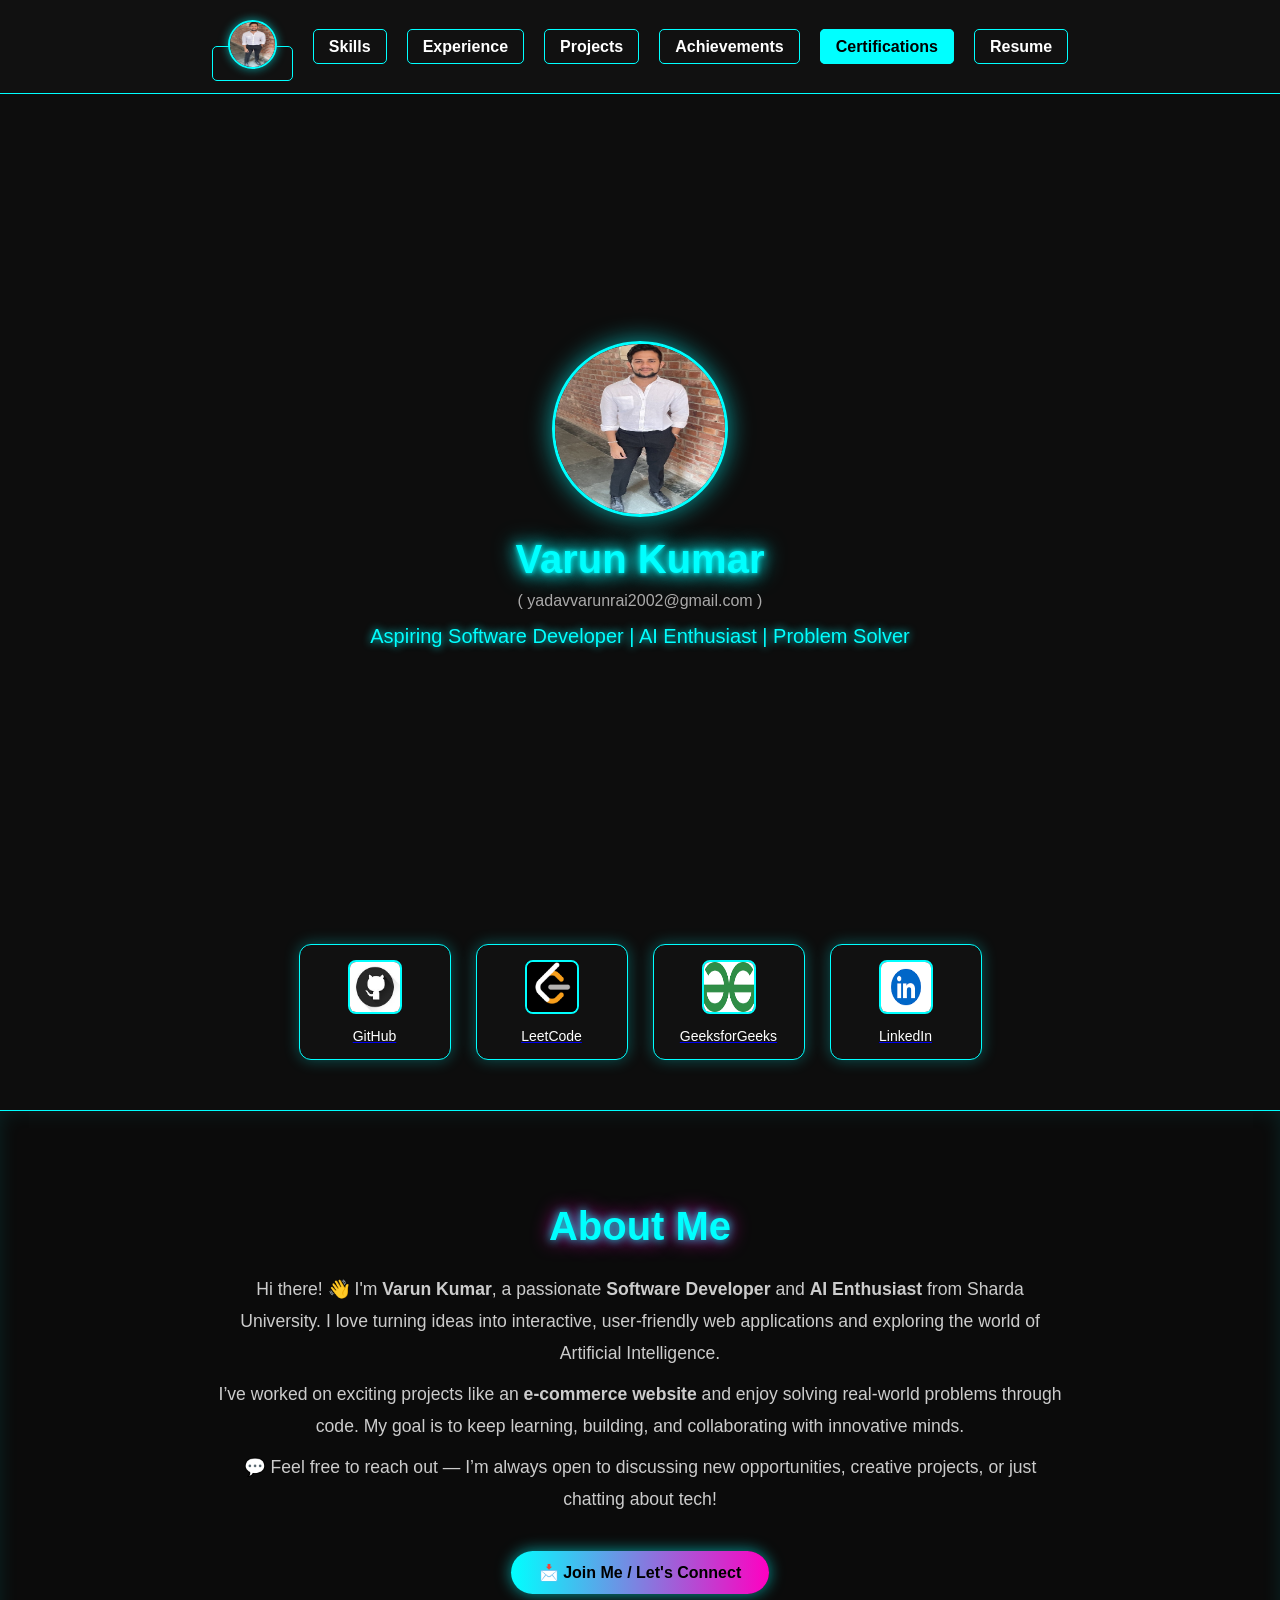
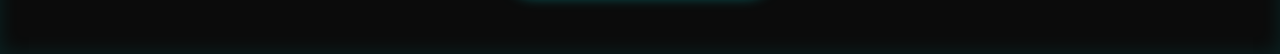
==== index.html @ fedb2baf "Initial portfolio upload with assets" ====
<!DOCTYPE html>
<html lang="en">
<head>
  <meta charset="UTF-8">
  <meta name="viewport" content="width=device-width, initial-scale=1.0">
  <title>My Portfolio - Home</title>
  <link rel="stylesheet" href="style.css">
</head>
<body>
  <!-- Navbar -->
  <nav>
    <ul>
      <li>
        <a href="index.html">
          <img src="assets/profile.jpg" alt="My Profile" class="profile-nav">
        </a>
      </li>
      <li><a href="skills.html">Skills</a></li>
      <li><a href="experience.html">Experience</a></li>
      <li><a href="projects.html">Projects</a></li>
      <li><a href="achievements.html">Achievements</a></li>
      <li><a href="certifications.html" class="active">Certifications</a></li>
      <li><a href="resume.pdf" target="_blank">Resume</a></li>
    </ul>
  </nav>

  <!-- Hero Section -->
  <section class="hero">
    <img src="assets/profile.jpg" alt="Profile Photo" class="profile-img">
    <h1 class="name-text">Varun Kumar</h1>

    <p class="email">( yadavvarunrai2002@gmail.com )</p>
    <p class="tagline">Aspiring Software Developer | AI Enthusiast | Problem Solver</p>
  </section>

  <!-- Social Cards -->
  <div class="social-cards">
    <a href="https://github.com/VarunYadav031" target="_blank" class="card">
      <img src="assets/github.jpg" alt="GitHub">
      <p>GitHub</p>
    </a>
    <a href="https://leetcode.com/u/VarunYadav031/" target="_blank" class="card">
      <img src="assets/leetcodepng.png" alt="LeetCode">
      <p>LeetCode</p>
    </a>
    <a href="https://www.geeksforgeeks.org/" target="_blank" class="card">
      <img src="assets/gfg.png" alt="GeeksforGeeks">
      <p>GeeksforGeeks</p>
    </a>
    <a href="https://www.linkedin.com/in/varun-kumar-348397373/" target="_blank" class="card">
      <img src="assets/linkdin.png" alt="LinkedIn">
      <p>LinkedIn</p>
    </a>
  </div>

  <!-- About Me Section -->
  <section class="about">
    <h2 class="neon-text">About Me</h2>
    <p>
      Hi there! 👋 I'm <strong>Varun Kumar</strong>, a passionate <strong>Software Developer</strong> and 
      <strong>AI Enthusiast</strong> from Sharda University. I love turning ideas into interactive, 
      user-friendly web applications and exploring the world of Artificial Intelligence.  
    </p>
    <p>
      I’ve worked on exciting projects like an <strong>e-commerce website</strong> and enjoy solving real-world 
      problems through code. My goal is to keep learning, building, and collaborating with innovative minds.  
    </p>
    <p>
      💬 Feel free to reach out — I’m always open to discussing new opportunities, creative projects, 
      or just chatting about tech!  
    </p>
    <a href="mailto:yadavvarunrai2002@gmail.com" class="contact-btn">📩 Join Me / Let's Connect</a>
  </section>

</body>
</html>
---- style.css ----
/* General */
body {
  background-color: #0d0d0d;
  color: #fff;
  font-family: 'Poppins', sans-serif;
  margin: 0;
  padding: 0;
  text-align: center;
}

/* Navbar */
nav ul {
  list-style: none;
  display: flex;
  justify-content: center;
  gap: 20px;
  padding: 20px;
  background-color: #111;
  border-bottom: 1px solid #0ff;
  margin: 0;
  align-items: center;
}

nav ul li a {
  color: #fff;
  text-decoration: none;
  font-weight: bold;
  padding: 8px 15px;
  border: 1px solid #0ff;
  border-radius: 5px;
  transition: 0.3s;
}

nav ul li a:hover,
nav ul li a.active {
  background: #0ff;
  color: #000;
}

/* Navbar Profile Image */
nav ul li img.profile-nav {
  width: 45px;
  height: 45px;
  border-radius: 50%;
  border: 2px solid #0ff;
  box-shadow: 0 0 10px rgba(0, 255, 255, 0.6);
  cursor: pointer;
  transition: transform 0.3s ease, box-shadow 0.3s ease;
}

nav ul li img.profile-nav:hover {
  transform: scale(1.15);
  box-shadow: 0 0 20px #0ff;
}

/* Glitch Neon Effect */
.glitch-text {
  font-size: 40px;
  font-weight: bold;
  color: #0ff;
  text-shadow: 0 0 5px #0ff, 0 0 15px #0ff, 0 0 25px #0ff;
  position: relative;
  animation: glitch 1s infinite;
}

@keyframes glitch {
  0% { text-shadow: 2px 2px #ff00c1, -2px -2px #00fff9; }
  25% { text-shadow: -2px -2px #ff00c1, 2px 2px #00fff9; }
  50% { text-shadow: 2px -2px #ff00c1, -2px 2px #00fff9; }
  75% { text-shadow: -2px 2px #ff00c1, 2px -2px #00fff9; }
  100% { text-shadow: 2px 2px #ff00c1, -2px -2px #00fff9; }
}

/* Hero Section */
.hero {
  display: flex;
  flex-direction: column;
  align-items: center;
  justify-content: center;
  min-height: 80vh;
  text-align: center;
  padding: 50px 20px;
}

.profile-img {
  width: 170px;
  height: 170px;
  border-radius: 50%;
  border: 3px solid #0ff;
  margin-bottom: 20px;
  box-shadow: 0 0 25px rgba(0, 255, 255, 0.6);
}

.email {
  font-size: 16px;
  color: #aaa;
  margin: 10px 0;
}

.tagline {
  font-size: 20px;
  color: #0ff;
  margin-top: 5px;
  text-shadow: 0 0 8px #0ff;
}

/* Social Cards */
.social-cards {
  margin-top: 30px;
  display: flex;
  justify-content: center;
  gap: 25px;
  flex-wrap: wrap;
}

.social-cards .card {
  background: #111;
  border: 1px solid #0ff;
  border-radius: 12px;
  padding: 15px;
  width: 120px;
  text-align: center;
  box-shadow: 0 0 15px rgba(0, 255, 255, 0.3);
  transition: 0.3s;
}

.social-cards .card img {
  width: 50px;
  height: 50px;
  margin-bottom: 10px;
  border-radius: 8px;
  border: 2px solid #0ff;
  background: #111;
}

.social-cards .card p {
  color: #fff;
  margin: 0;
  font-size: 14px;
}

.social-cards .card:hover {
  transform: scale(1.1);
  box-shadow: 0 0 20px #0ff;
}

/* Skills Section Layout */
.skills-container {
  display: grid;
  grid-template-columns: repeat(auto-fit, minmax(250px, 1fr));
  gap: 30px;
  margin-top: 30px;
}

/* Card Styling */
.card {
  background: #111;
  border: 1px solid #0ff;
  border-radius: 12px;
  padding: 25px;
  box-shadow: 0 0 15px rgba(0, 255, 255, 0.3);
  transition: 0.3s ease;
}

.card h2 {
  font-size: 1.8em;
  color: #0ff;
  text-shadow: 0 0 5px #0ff, 0 0 15px #0ff;
}

.card ul {
  list-style: none;
  margin-top: 20px;
  font-size: 16px;
}

.card ul li {
  margin-bottom: 10px;
}

/* Hover Effect for Cards */
.card:hover {
  transform: scale(1.05);
  background-color: #222;
  box-shadow: 0 0 20px #0ff;
}

/* Neon Text Effect for Heading */
.neon-text {
  color: #0ff;
  text-shadow: 0 0 5px #0ff, 0 0 15px #0ff, 0 0 30px #0ff, 0 0 60px #ff00c1;
}

/* Certifications Section */
.certifications {
  padding: 40px;
  text-align: center;
}

.certifications h1 {
  font-size: 2.5rem;
  margin-bottom: 30px;
  color: #00ffff;
  text-shadow: 0 0 10px #00ffff, 0 0 20px #00cccc;
}

.cert-container {
  display: grid;
  grid-template-columns: repeat(2, 1fr);
  gap: 25px;
  justify-content: center;
  align-items: center;
}

.cert-card {
  background: #111;
  border-radius: 15px;
  overflow: hidden;
  padding: 15px;
  transition: transform 0.3s ease;
  box-shadow: 0 0 12px rgba(0,255,255,0.3);
}

.cert-card:hover {
  transform: scale(1.08);
  box-shadow: 0 0 25px rgba(0,255,255,0.7);
}

.cert-card img {
  width: 100%;
  height: 300px;
  object-fit: contain;
  border-radius: 10px;
  transition: transform 0.4s ease;
  cursor: zoom-in;
}

.cert-card img:hover {
  transform: scale(1.35);
}

.cert-card p {
  margin-top: 12px;
  font-size: 1.2rem;
  color: #fff;
}

/* Projects Section */
.projects {
  padding: 50px 20px;
}

.projects h1 {
  font-size: 2.5rem;
  margin-bottom: 40px;
  color: #00ffff;
  text-shadow: 0 0 15px #00ffff, 0 0 30px #ff00c1;
}

.project-container {
  display: grid;
  grid-template-columns: repeat(auto-fit, minmax(280px, 1fr));
  gap: 25px;
}

.project-card {
  background: #111;
  border: 1px solid #0ff;
  border-radius: 12px;
  padding: 25px;
  text-align: left;
  box-shadow: 0 0 15px rgba(0, 255, 255, 0.3);
  transition: 0.3s ease;
}

.project-card:hover {
  transform: translateY(-8px);
  background: #1a1a1a;
  box-shadow: 0 0 25px #0ff;
}

.project-card h2 {
  font-size: 1.5rem;
  color: #0ff;
  margin-bottom: 12px;
  text-shadow: 0 0 8px #0ff;
}

.project-card p {
  font-size: 1rem;
  color: #ccc;
  line-height: 1.6;
}

/* Highlight & Notes in Project */
.project-card .highlight {
  margin: 10px 0;
  font-weight: 600;
  color: #00ffff;
}

.project-card .notes {
  margin-top: 12px;
  font-size: 0.95rem;
  color: #aaa;
  font-style: italic;
}

/* 🌟 About Me Section */
.about {
  text-align: center;
  padding: 60px 20px;
  background: #0b0b0b;
  color: #fff;
  border-top: 1px solid #00ffff;
  box-shadow: 0 0 20px rgba(0, 255, 255, 0.1) inset;
  margin-top: 50px;
}

.about h2 {
  font-size: 2.5rem;
  margin-bottom: 25px;
  color: #00ffff;
  text-shadow: 0 0 10px #00ffff, 0 0 20px #ff00c1;
  animation: fadeInDown 1.2s ease-in-out;
}

.about p {
  font-size: 1.1rem;
  line-height: 1.8;
  max-width: 850px;
  margin: 10px auto;
  color: #ccc;
  animation: fadeIn 1.5s ease-in-out;
}

.contact-btn {
  display: inline-block;
  margin-top: 25px;
  padding: 12px 28px;
  background: linear-gradient(90deg, #00ffff, #ff00c1);
  color: #000;
  font-weight: bold;
  border-radius: 30px;
  text-decoration: none;
  transition: all 0.4s ease;
  box-shadow: 0 0 15px rgba(0, 255, 255, 0.6);
  animation: fadeInUp 1.5s ease-in-out;
}

.contact-btn:hover {
  transform: scale(1.1);
  background: linear-gradient(90deg, #ff00c1, #00ffff);
  color: #fff;
  box-shadow: 0 0 25px #00ffff, 0 0 35px #ff00c1;
}

/* ✨ Smooth Fade Animations */
@keyframes fadeIn {
  from { opacity: 0; transform: translateY(20px); }
  to { opacity: 1; transform: translateY(0); }
}

@keyframes fadeInUp {
  from { opacity: 0; transform: translateY(30px); }
  to { opacity: 1; transform: translateY(0); }
}

@keyframes fadeInDown {
  from { opacity: 0; transform: translateY(-30px); }
  to { opacity: 1; transform: translateY(0); }
}
/* Constant Name Style */
.name-text {
  font-size: 40px;
  font-weight: bold;
  color: #0ff; /* Neon cyan */
  text-shadow: 0 0 5px #0ff, 0 0 15px #0ff, 0 0 25px #0ff;
  margin: 0;
}
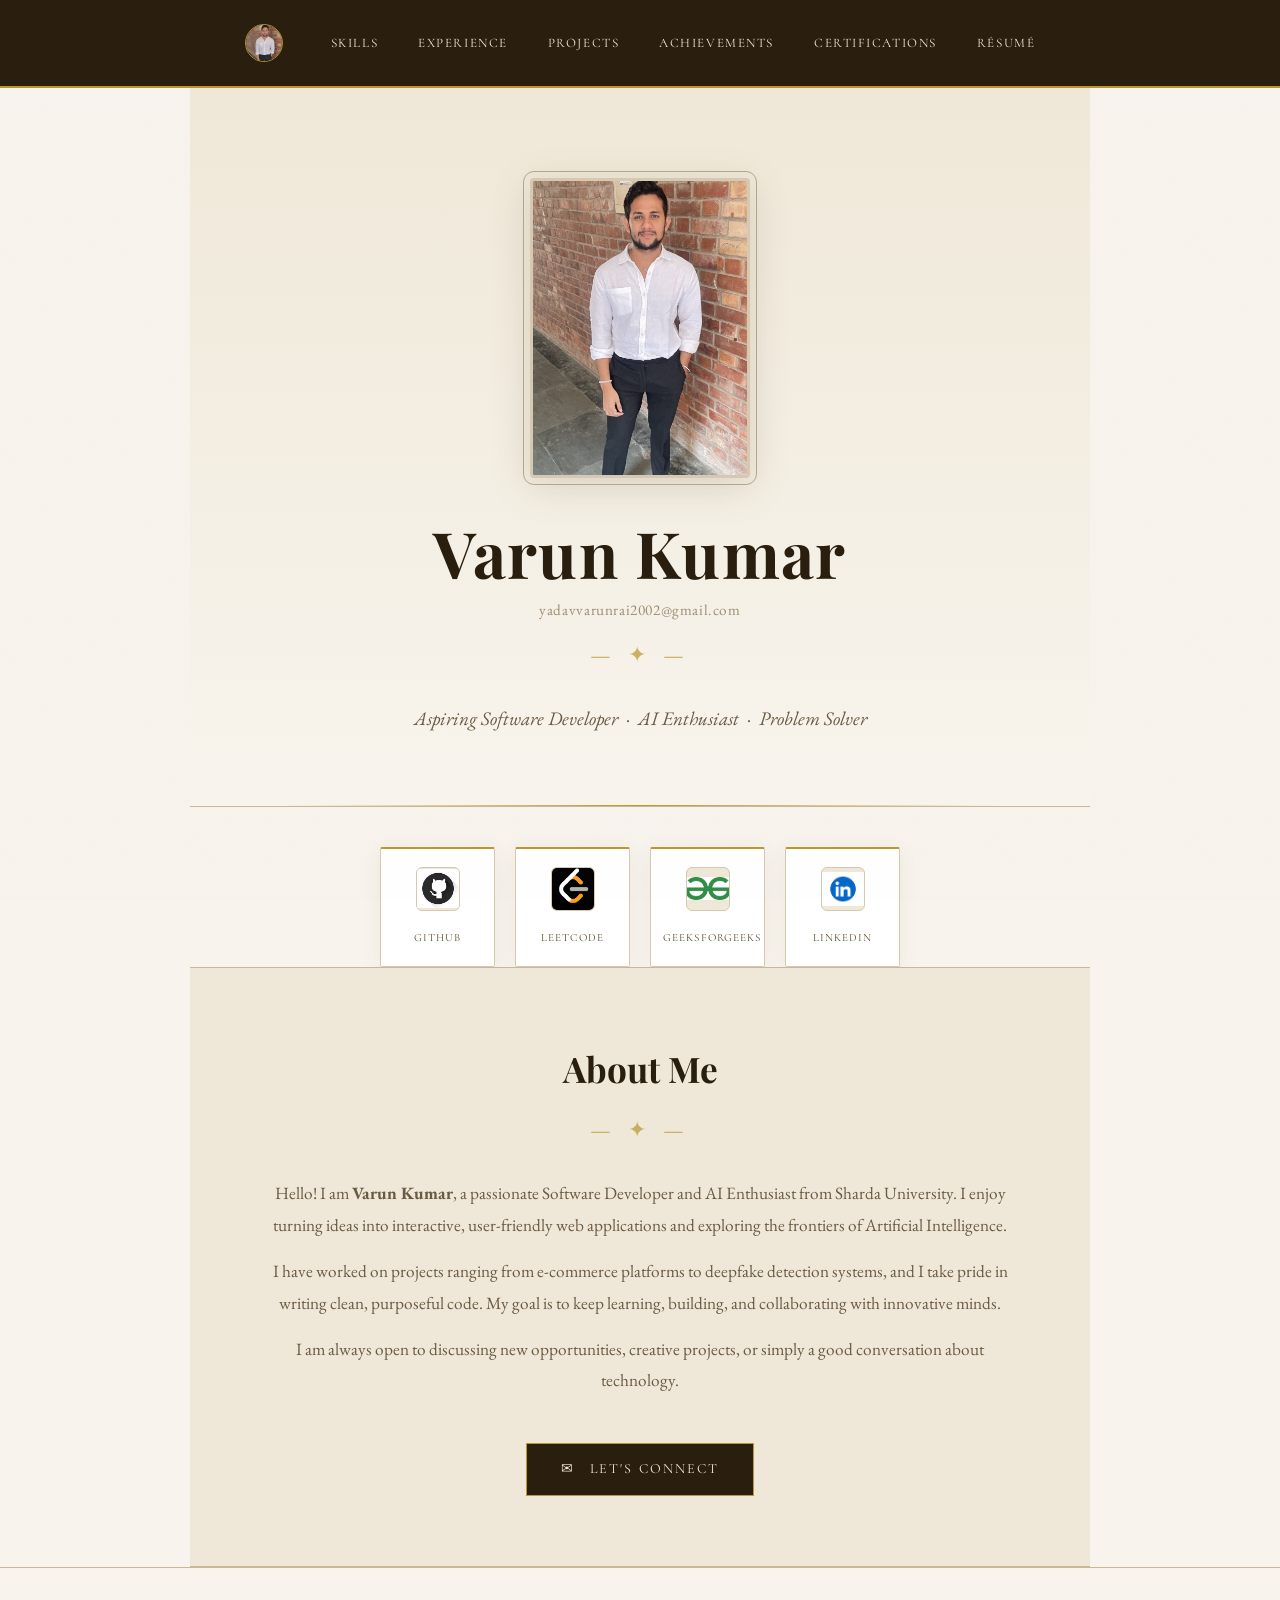
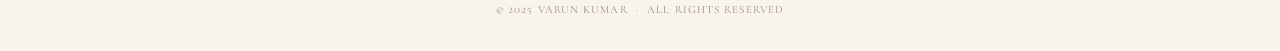
==== commit 7d8f30ed: "Updated portfolio design" ====
--- a/index.html
+++ b/index.html
@@ -3,37 +3,35 @@
 <head>
   <meta charset="UTF-8">
   <meta name="viewport" content="width=device-width, initial-scale=1.0">
-  <title>My Portfolio - Home</title>
+  <title>Varun Kumar — Portfolio</title>
   <link rel="stylesheet" href="style.css">
 </head>
 <body>
-  <!-- Navbar -->
+
   <nav>
     <ul>
       <li>
         <a href="index.html">
-          <img src="assets/profile.jpg" alt="My Profile" class="profile-nav">
+          <img src="assets/profile.jpg" alt="Varun Kumar" class="profile-nav">
         </a>
       </li>
       <li><a href="skills.html">Skills</a></li>
       <li><a href="experience.html">Experience</a></li>
       <li><a href="projects.html">Projects</a></li>
       <li><a href="achievements.html">Achievements</a></li>
-      <li><a href="certifications.html" class="active">Certifications</a></li>
-      <li><a href="resume.pdf" target="_blank">Resume</a></li>
+      <li><a href="certifications.html">Certifications</a></li>
+      <li><a href="Resume_Varun.pdf" target="_blank">Résumé</a></li>
     </ul>
   </nav>
 
-  <!-- Hero Section -->
   <section class="hero">
-    <img src="assets/profile.jpg" alt="Profile Photo" class="profile-img">
+    <img src="assets/profile.jpg" alt="Varun Kumar" class="profile-img">
     <h1 class="name-text">Varun Kumar</h1>
-
-    <p class="email">( yadavvarunrai2002@gmail.com )</p>
-    <p class="tagline">Aspiring Software Developer | AI Enthusiast | Problem Solver</p>
+    <p class="email">yadavvarunrai2002@gmail.com</p>
+    <div class="ornament">— ✦ —</div>
+    <p class="tagline">Aspiring Software Developer &nbsp;·&nbsp; AI Enthusiast &nbsp;·&nbsp; Problem Solver</p>
   </section>
 
-  <!-- Social Cards -->
   <div class="social-cards">
     <a href="https://github.com/VarunYadav031" target="_blank" class="card">
       <img src="assets/github.jpg" alt="GitHub">
@@ -45,7 +43,7 @@
     </a>
     <a href="https://www.geeksforgeeks.org/" target="_blank" class="card">
       <img src="assets/gfg.png" alt="GeeksforGeeks">
-      <p>GeeksforGeeks</p>
+      <p>GeeksForGeeks</p>
     </a>
     <a href="https://www.linkedin.com/in/varun-kumar-348397373/" target="_blank" class="card">
       <img src="assets/linkdin.png" alt="LinkedIn">
@@ -53,24 +51,29 @@
     </a>
   </div>
 
-  <!-- About Me Section -->
   <section class="about">
-    <h2 class="neon-text">About Me</h2>
+    <h2>About Me</h2>
+    <div class="ornament">— ✦ —</div>
     <p>
-      Hi there! 👋 I'm <strong>Varun Kumar</strong>, a passionate <strong>Software Developer</strong> and 
-      <strong>AI Enthusiast</strong> from Sharda University. I love turning ideas into interactive, 
-      user-friendly web applications and exploring the world of Artificial Intelligence.  
+      Hello! I am <strong>Varun Kumar</strong>, a passionate Software Developer and AI Enthusiast
+      from Sharda University. I enjoy turning ideas into interactive, user-friendly web applications
+      and exploring the frontiers of Artificial Intelligence.
     </p>
     <p>
-      I’ve worked on exciting projects like an <strong>e-commerce website</strong> and enjoy solving real-world 
-      problems through code. My goal is to keep learning, building, and collaborating with innovative minds.  
+      I have worked on projects ranging from e-commerce platforms to deepfake detection systems,
+      and I take pride in writing clean, purposeful code. My goal is to keep learning, building,
+      and collaborating with innovative minds.
     </p>
     <p>
-      💬 Feel free to reach out — I’m always open to discussing new opportunities, creative projects, 
-      or just chatting about tech!  
+      I am always open to discussing new opportunities, creative projects, or simply a good
+      conversation about technology.
     </p>
-    <a href="mailto:yadavvarunrai2002@gmail.com" class="contact-btn">📩 Join Me / Let's Connect</a>
+    <a href="mailto:yadavvarunrai2002@gmail.com" class="contact-btn">✉ &nbsp; Let's Connect</a>
   </section>
+
+  <footer>
+    <p>&copy; 2025 Varun Kumar &nbsp;·&nbsp; All Rights Reserved</p>
+  </footer>
 
 </body>
 </html>
--- a/style.css
+++ b/style.css
@@ -1,380 +1,510 @@
-/* General */
+@import url('https://fonts.googleapis.com/css2?family=Playfair+Display:ital,wght@0,400;0,600;0,700;1,400;1,600&family=EB+Garamond:ital,wght@0,400;0,500;1,400&family=Cormorant+SC:wght@400;600&display=swap');
+
+/* === ROOT & RESET === */
+*, *::before, *::after { box-sizing: border-box; margin: 0; padding: 0; }
+
+:root {
+  --cream: #f8f4ed;
+  --parchment: #efe8d8;
+  --tan: #d6c9b0;
+  --brown-light: #b5a48a;
+  --brown: #8c7355;
+  --brown-dark: #5c4a2a;
+  --ink: #2a1f0e;
+  --ink-muted: #6b5a42;
+  --ink-faint: #9e8c72;
+  --gold: #b8982a;
+  --gold-light: #d4b44a;
+  --rule: #c8b898;
+}
+
+html { scroll-behavior: smooth; }
+
 body {
-  background-color: #0d0d0d;
-  color: #fff;
-  font-family: 'Poppins', sans-serif;
-  margin: 0;
-  padding: 0;
-  text-align: center;
-}
-
-/* Navbar */
+  background-color: var(--cream);
+  color: var(--ink);
+  font-family: 'EB Garamond', Georgia, serif;
+  font-size: 18px;
+  line-height: 1.75;
+  min-height: 100vh;
+}
+
+/* === DECORATIVE TEXTURE OVERLAY === */
+body::before {
+  content: '';
+  position: fixed;
+  inset: 0;
+  background-image: url("data:image/svg+xml,%3Csvg xmlns='http://www.w3.org/2000/svg' width='200' height='200'%3E%3Cfilter id='n'%3E%3CfeTurbulence type='fractalNoise' baseFrequency='0.65' numOctaves='3' stitchTiles='stitch'/%3E%3C/filter%3E%3Crect width='200' height='200' filter='url(%23n)' opacity='0.03'/%3E%3C/svg%3E");
+  pointer-events: none;
+  z-index: 0;
+}
+
+/* === NAVIGATION === */
+nav {
+  position: sticky;
+  top: 0;
+  z-index: 100;
+  background: var(--ink);
+  border-bottom: 2px solid var(--gold);
+  padding: 0 40px;
+}
+
 nav ul {
   list-style: none;
   display: flex;
   justify-content: center;
-  gap: 20px;
-  padding: 20px;
-  background-color: #111;
-  border-bottom: 1px solid #0ff;
-  margin: 0;
   align-items: center;
+  gap: 0;
+  flex-wrap: wrap;
 }
 
 nav ul li a {
-  color: #fff;
+  display: block;
+  color: var(--parchment);
   text-decoration: none;
-  font-weight: bold;
-  padding: 8px 15px;
-  border: 1px solid #0ff;
-  border-radius: 5px;
-  transition: 0.3s;
-}
-
-nav ul li a:hover,
+  font-family: 'Cormorant SC', serif;
+  font-size: 13px;
+  letter-spacing: 0.12em;
+  text-transform: uppercase;
+  padding: 16px 20px;
+  transition: color 0.25s ease, background 0.25s ease;
+  border-bottom: 2px solid transparent;
+  margin-bottom: -2px;
+}
+
+nav ul li a:hover {
+  color: var(--gold-light);
+  background: rgba(255,255,255,0.04);
+}
+
 nav ul li a.active {
-  background: #0ff;
-  color: #000;
-}
-
-/* Navbar Profile Image */
+  color: var(--gold-light);
+  border-bottom-color: var(--gold-light);
+}
+
+/* Profile nav image */
 nav ul li img.profile-nav {
-  width: 45px;
-  height: 45px;
+  width: 38px;
+  height: 38px;
   border-radius: 50%;
-  border: 2px solid #0ff;
-  box-shadow: 0 0 10px rgba(0, 255, 255, 0.6);
-  cursor: pointer;
-  transition: transform 0.3s ease, box-shadow 0.3s ease;
-}
-
-nav ul li img.profile-nav:hover {
-  transform: scale(1.15);
-  box-shadow: 0 0 20px #0ff;
-}
-
-/* Glitch Neon Effect */
-.glitch-text {
-  font-size: 40px;
-  font-weight: bold;
-  color: #0ff;
-  text-shadow: 0 0 5px #0ff, 0 0 15px #0ff, 0 0 25px #0ff;
+  border: 1px solid var(--gold);
+  object-fit: cover;
+  object-position: center top;
+  margin: 8px 8px 8px 0;
+  display: block;
+  opacity: 0.9;
+  transition: opacity 0.2s;
+}
+nav ul li img.profile-nav:hover { opacity: 1; }
+
+/* === ORNAMENTAL RULE === */
+.ornament {
+  text-align: center;
+  color: var(--gold);
+  font-size: 22px;
+  letter-spacing: 0.3em;
+  margin: 12px 0 28px;
+  opacity: 0.7;
+}
+
+/* === HERO SECTION === */
+.hero {
+  text-align: center;
+  padding: 90px 40px 70px;
   position: relative;
-  animation: glitch 1s infinite;
-}
-
-@keyframes glitch {
-  0% { text-shadow: 2px 2px #ff00c1, -2px -2px #00fff9; }
-  25% { text-shadow: -2px -2px #ff00c1, 2px 2px #00fff9; }
-  50% { text-shadow: 2px -2px #ff00c1, -2px 2px #00fff9; }
-  75% { text-shadow: -2px 2px #ff00c1, 2px -2px #00fff9; }
-  100% { text-shadow: 2px 2px #ff00c1, -2px -2px #00fff9; }
-}
-
-/* Hero Section */
-.hero {
-  display: flex;
-  flex-direction: column;
-  align-items: center;
-  justify-content: center;
-  min-height: 80vh;
-  text-align: center;
-  padding: 50px 20px;
+  background: linear-gradient(180deg, var(--parchment) 0%, var(--cream) 100%);
+  border-bottom: 1px solid var(--rule);
+}
+
+.hero::after {
+  content: '';
+  position: absolute;
+  bottom: 0; left: 10%; right: 10%;
+  height: 1px;
+  background: linear-gradient(90deg, transparent, var(--gold), transparent);
 }
 
 .profile-img {
-  width: 170px;
-  height: 170px;
-  border-radius: 50%;
-  border: 3px solid #0ff;
-  margin-bottom: 20px;
-  box-shadow: 0 0 25px rgba(0, 255, 255, 0.6);
+  width: 220px;
+  height: 300px;
+  border-radius: 4px;
+  border: 3px solid var(--tan);
+  outline: 1px solid var(--brown-light);
+  outline-offset: 6px;
+  object-fit: cover;
+  object-position: center top;
+  margin-bottom: 28px;
+  box-shadow: 0 8px 40px rgba(92,74,42,0.18);
+}
+
+h1.name-text {
+  font-family: 'Playfair Display', Georgia, serif;
+  font-size: clamp(2.6rem, 5vw, 4rem);
+  font-weight: 700;
+  color: var(--ink);
+  letter-spacing: 0.02em;
+  line-height: 1.15;
+  margin-bottom: 8px;
+}
+
+.tagline {
+  font-family: 'EB Garamond', serif;
+  font-style: italic;
+  font-size: 1.2rem;
+  color: var(--ink-muted);
+  margin-top: 4px;
 }
 
 .email {
-  font-size: 16px;
-  color: #aaa;
-  margin: 10px 0;
-}
-
-.tagline {
-  font-size: 20px;
-  color: #0ff;
-  margin-top: 5px;
-  text-shadow: 0 0 8px #0ff;
-}
-
-/* Social Cards */
+  font-size: 0.95rem;
+  color: var(--ink-faint);
+  font-family: 'EB Garamond', serif;
+  letter-spacing: 0.04em;
+  margin: 8px 0;
+}
+
+/* === SECTION WRAPPER === */
+section {
+  max-width: 900px;
+  margin: 0 auto;
+  padding: 60px 40px;
+  position: relative;
+  z-index: 1;
+}
+
+/* === HEADINGS === */
+h1.neon-text, h1.section-title, h1.projects-title {
+  font-family: 'Playfair Display', Georgia, serif;
+  font-size: clamp(2rem, 4vw, 2.8rem);
+  font-weight: 700;
+  color: var(--ink);
+  text-align: center;
+  margin-bottom: 6px;
+  letter-spacing: 0.01em;
+  /* Remove neon effects */
+  text-shadow: none;
+}
+
+.projects-subtitle {
+  text-align: center;
+  font-style: italic;
+  color: var(--ink-muted);
+  margin-bottom: 44px;
+  font-size: 1.05rem;
+}
+
+/* === CARDS === */
+.card {
+  background: #fff;
+  border: 1px solid var(--tan);
+  border-top: 3px solid var(--gold);
+  border-radius: 2px;
+  padding: 32px 36px;
+  margin-bottom: 28px;
+  box-shadow: 0 4px 20px rgba(92,74,42,0.07);
+  transition: box-shadow 0.3s ease, transform 0.3s ease;
+  /* Remove hover scale from original */
+}
+
+.card:hover {
+  box-shadow: 0 8px 32px rgba(92,74,42,0.13);
+  transform: translateY(-2px);
+}
+
+.card h2 {
+  font-family: 'Playfair Display', Georgia, serif;
+  font-size: 1.45rem;
+  font-weight: 600;
+  color: var(--brown-dark);
+  margin-bottom: 10px;
+  text-shadow: none;
+}
+
+.card ul {
+  list-style: none;
+  padding: 0;
+  margin-top: 12px;
+}
+
+.card ul li {
+  padding: 5px 0;
+  border-bottom: 1px dotted var(--parchment);
+  font-size: 1rem;
+  color: var(--ink-muted);
+}
+.card ul li:last-child { border-bottom: none; }
+
+.card p, .card p strong {
+  color: var(--ink-muted);
+  font-size: 1rem;
+}
+.card p strong { color: var(--ink); }
+
+/* === SOCIAL CARDS === */
 .social-cards {
-  margin-top: 30px;
   display: flex;
   justify-content: center;
-  gap: 25px;
+  gap: 20px;
   flex-wrap: wrap;
+  padding: 40px 40px 0;
+  max-width: 900px;
+  margin: 0 auto;
 }
 
 .social-cards .card {
-  background: #111;
-  border: 1px solid #0ff;
-  border-radius: 12px;
-  padding: 15px;
-  width: 120px;
-  text-align: center;
-  box-shadow: 0 0 15px rgba(0, 255, 255, 0.3);
-  transition: 0.3s;
+  width: 115px;
+  padding: 18px 12px;
+  text-align: center;
+  border-top: 2px solid var(--gold);
+  margin-bottom: 0;
+  text-decoration: none;
+  display: block;
 }
 
 .social-cards .card img {
-  width: 50px;
-  height: 50px;
-  margin-bottom: 10px;
-  border-radius: 8px;
-  border: 2px solid #0ff;
-  background: #111;
+  width: 44px;
+  height: 44px;
+  border-radius: 6px;
+  border: 1px solid var(--tan);
+  object-fit: contain;
+  background: var(--parchment);
+  margin-bottom: 8px;
 }
 
 .social-cards .card p {
-  color: #fff;
+  font-family: 'Cormorant SC', serif;
+  font-size: 11px;
+  letter-spacing: 0.1em;
+  color: var(--brown-dark);
+  text-transform: uppercase;
   margin: 0;
+}
+
+/* === ABOUT SECTION === */
+.about {
+  background: var(--parchment);
+  border-top: 1px solid var(--rule);
+  border-bottom: 1px solid var(--rule);
+  padding: 70px 40px;
+  text-align: center;
+  margin-top: 0;
+}
+
+.about h2 {
+  font-family: 'Playfair Display', Georgia, serif;
+  font-size: 2.2rem;
+  font-weight: 700;
+  color: var(--ink);
+  margin-bottom: 8px;
+  text-shadow: none;
+}
+
+.about p {
+  max-width: 750px;
+  margin: 14px auto;
+  font-size: 1.08rem;
+  color: var(--ink-muted);
+  line-height: 1.85;
+}
+
+.contact-btn {
+  display: inline-block;
+  margin-top: 32px;
+  padding: 13px 34px;
+  background: var(--ink);
+  color: var(--parchment);
+  font-family: 'Cormorant SC', serif;
   font-size: 14px;
-}
-
-.social-cards .card:hover {
-  transform: scale(1.1);
-  box-shadow: 0 0 20px #0ff;
-}
-
-/* Skills Section Layout */
+  letter-spacing: 0.15em;
+  text-transform: uppercase;
+  text-decoration: none;
+  border: 1px solid var(--gold);
+  transition: all 0.3s ease;
+}
+
+.contact-btn:hover {
+  background: var(--brown-dark);
+  color: var(--gold-light);
+  border-color: var(--gold-light);
+  box-shadow: 0 4px 20px rgba(92,74,42,0.2);
+}
+
+/* === SKILLS SECTION === */
+.skills-section {
+  max-width: 900px;
+  margin: 0 auto;
+  padding: 60px 40px;
+}
+
+.skills-section > p {
+  text-align: center;
+  font-style: italic;
+  color: var(--ink-muted);
+  margin-bottom: 44px;
+}
+
 .skills-container {
   display: grid;
-  grid-template-columns: repeat(auto-fit, minmax(250px, 1fr));
-  gap: 30px;
-  margin-top: 30px;
-}
-
-/* Card Styling */
-.card {
-  background: #111;
-  border: 1px solid #0ff;
-  border-radius: 12px;
-  padding: 25px;
-  box-shadow: 0 0 15px rgba(0, 255, 255, 0.3);
-  transition: 0.3s ease;
-}
-
-.card h2 {
-  font-size: 1.8em;
-  color: #0ff;
-  text-shadow: 0 0 5px #0ff, 0 0 15px #0ff;
-}
-
-.card ul {
-  list-style: none;
-  margin-top: 20px;
-  font-size: 16px;
-}
-
-.card ul li {
-  margin-bottom: 10px;
-}
-
-/* Hover Effect for Cards */
-.card:hover {
-  transform: scale(1.05);
-  background-color: #222;
-  box-shadow: 0 0 20px #0ff;
-}
-
-/* Neon Text Effect for Heading */
-.neon-text {
-  color: #0ff;
-  text-shadow: 0 0 5px #0ff, 0 0 15px #0ff, 0 0 30px #0ff, 0 0 60px #ff00c1;
-}
-
-/* Certifications Section */
+  grid-template-columns: repeat(auto-fit, minmax(220px, 1fr));
+  gap: 24px;
+}
+
+/* === CERTIFICATIONS === */
 .certifications {
-  padding: 40px;
+  max-width: 900px;
+  margin: 0 auto;
+  padding: 60px 40px;
   text-align: center;
 }
 
 .certifications h1 {
-  font-size: 2.5rem;
-  margin-bottom: 30px;
-  color: #00ffff;
-  text-shadow: 0 0 10px #00ffff, 0 0 20px #00cccc;
+  font-family: 'Playfair Display', Georgia, serif;
+  font-size: 2.6rem;
+  font-weight: 700;
+  color: var(--ink);
+  margin-bottom: 8px;
+  text-shadow: none;
 }
 
 .cert-container {
   display: grid;
   grid-template-columns: repeat(2, 1fr);
-  gap: 25px;
-  justify-content: center;
-  align-items: center;
+  gap: 28px;
+  margin-top: 44px;
 }
 
 .cert-card {
-  background: #111;
-  border-radius: 15px;
-  overflow: hidden;
-  padding: 15px;
-  transition: transform 0.3s ease;
-  box-shadow: 0 0 12px rgba(0,255,255,0.3);
+  background: #fff;
+  border: 1px solid var(--tan);
+  border-top: 3px solid var(--gold);
+  padding: 16px;
+  transition: box-shadow 0.3s ease, transform 0.3s ease;
+  text-align: center;
 }
 
 .cert-card:hover {
-  transform: scale(1.08);
-  box-shadow: 0 0 25px rgba(0,255,255,0.7);
+  box-shadow: 0 8px 32px rgba(92,74,42,0.13);
+  transform: translateY(-3px);
 }
 
 .cert-card img {
   width: 100%;
-  height: 300px;
+  height: 260px;
   object-fit: contain;
-  border-radius: 10px;
-  transition: transform 0.4s ease;
-  cursor: zoom-in;
-}
-
-.cert-card img:hover {
-  transform: scale(1.35);
+  border: 1px solid var(--parchment);
 }
 
 .cert-card p {
-  margin-top: 12px;
-  font-size: 1.2rem;
-  color: #fff;
-}
-
-/* Projects Section */
+  margin-top: 14px;
+  font-family: 'Cormorant SC', serif;
+  font-size: 0.95rem;
+  letter-spacing: 0.06em;
+  color: var(--brown-dark);
+  text-transform: uppercase;
+}
+
+/* === PROJECTS === */
 .projects {
-  padding: 50px 20px;
-}
-
-.projects h1 {
-  font-size: 2.5rem;
-  margin-bottom: 40px;
-  color: #00ffff;
-  text-shadow: 0 0 15px #00ffff, 0 0 30px #ff00c1;
-}
-
-.project-container {
-  display: grid;
-  grid-template-columns: repeat(auto-fit, minmax(280px, 1fr));
-  gap: 25px;
+  max-width: 900px;
+  margin: 0 auto;
+  padding: 60px 40px;
+}
+
+.projects h1, h1.projects-title {
+  font-family: 'Playfair Display', Georgia, serif;
+  font-size: 2.6rem;
+  font-weight: 700;
+  color: var(--ink);
+  text-align: center;
+  margin-bottom: 8px;
+  text-shadow: none;
+}
+
+.projects-container {
+  display: flex;
+  flex-direction: column;
+  gap: 28px;
+  margin-top: 10px;
 }
 
 .project-card {
-  background: #111;
-  border: 1px solid #0ff;
-  border-radius: 12px;
-  padding: 25px;
-  text-align: left;
-  box-shadow: 0 0 15px rgba(0, 255, 255, 0.3);
-  transition: 0.3s ease;
+  background: #fff;
+  border: 1px solid var(--tan);
+  border-left: 4px solid var(--gold);
+  padding: 30px 32px;
+  box-shadow: 0 4px 20px rgba(92,74,42,0.07);
+  transition: box-shadow 0.3s ease, transform 0.3s ease;
 }
 
 .project-card:hover {
-  transform: translateY(-8px);
-  background: #1a1a1a;
-  box-shadow: 0 0 25px #0ff;
+  box-shadow: 0 8px 32px rgba(92,74,42,0.13);
+  transform: translateX(3px);
 }
 
 .project-card h2 {
-  font-size: 1.5rem;
-  color: #0ff;
-  margin-bottom: 12px;
-  text-shadow: 0 0 8px #0ff;
+  font-family: 'Playfair Display', Georgia, serif;
+  font-size: 1.45rem;
+  font-weight: 600;
+  color: var(--brown-dark);
+  margin-bottom: 6px;
 }
 
 .project-card p {
+  color: var(--ink-muted);
   font-size: 1rem;
-  color: #ccc;
-  line-height: 1.6;
-}
-
-/* Highlight & Notes in Project */
+  line-height: 1.7;
+}
+
+.project-card .tech {
+  font-style: italic;
+  font-size: 0.95rem;
+  color: var(--ink-faint);
+  margin-bottom: 10px;
+}
+
 .project-card .highlight {
+  font-weight: 500;
+  color: var(--brown-dark);
+  font-style: italic;
   margin: 10px 0;
-  font-weight: 600;
-  color: #00ffff;
 }
 
 .project-card .notes {
   margin-top: 12px;
-  font-size: 0.95rem;
-  color: #aaa;
+  font-size: 0.92rem;
+  color: var(--ink-faint);
   font-style: italic;
 }
 
-/* 🌟 About Me Section */
-.about {
-  text-align: center;
-  padding: 60px 20px;
-  background: #0b0b0b;
-  color: #fff;
-  border-top: 1px solid #00ffff;
-  box-shadow: 0 0 20px rgba(0, 255, 255, 0.1) inset;
-  margin-top: 50px;
-}
-
-.about h2 {
-  font-size: 2.5rem;
-  margin-bottom: 25px;
-  color: #00ffff;
-  text-shadow: 0 0 10px #00ffff, 0 0 20px #ff00c1;
-  animation: fadeInDown 1.2s ease-in-out;
-}
-
-.about p {
-  font-size: 1.1rem;
-  line-height: 1.8;
-  max-width: 850px;
-  margin: 10px auto;
-  color: #ccc;
-  animation: fadeIn 1.5s ease-in-out;
-}
-
-.contact-btn {
-  display: inline-block;
-  margin-top: 25px;
-  padding: 12px 28px;
-  background: linear-gradient(90deg, #00ffff, #ff00c1);
-  color: #000;
-  font-weight: bold;
-  border-radius: 30px;
-  text-decoration: none;
-  transition: all 0.4s ease;
-  box-shadow: 0 0 15px rgba(0, 255, 255, 0.6);
-  animation: fadeInUp 1.5s ease-in-out;
-}
-
-.contact-btn:hover {
-  transform: scale(1.1);
-  background: linear-gradient(90deg, #ff00c1, #00ffff);
-  color: #fff;
-  box-shadow: 0 0 25px #00ffff, 0 0 35px #ff00c1;
-}
-
-/* ✨ Smooth Fade Animations */
-@keyframes fadeIn {
-  from { opacity: 0; transform: translateY(20px); }
-  to { opacity: 1; transform: translateY(0); }
-}
-
-@keyframes fadeInUp {
-  from { opacity: 0; transform: translateY(30px); }
-  to { opacity: 1; transform: translateY(0); }
-}
-
-@keyframes fadeInDown {
-  from { opacity: 0; transform: translateY(-30px); }
-  to { opacity: 1; transform: translateY(0); }
-}
-/* Constant Name Style */
-.name-text {
-  font-size: 40px;
-  font-weight: bold;
-  color: #0ff; /* Neon cyan */
-  text-shadow: 0 0 5px #0ff, 0 0 15px #0ff, 0 0 25px #0ff;
-  margin: 0;
-}
+.project-card ul {
+  padding-left: 20px;
+  margin: 12px 0;
+}
+.project-card ul li {
+  color: var(--ink-muted);
+  font-size: 0.97rem;
+  margin-bottom: 6px;
+  line-height: 1.65;
+}
+
+/* === FOOTER === */
+footer {
+  text-align: center;
+  padding: 32px;
+  border-top: 1px solid var(--rule);
+  font-family: 'Cormorant SC', serif;
+  font-size: 11px;
+  letter-spacing: 0.1em;
+  color: var(--ink-faint);
+  text-transform: uppercase;
+}
+
+/* === RESPONSIVE === */
+@media (max-width: 640px) {
+  nav { padding: 0 16px; }
+  nav ul li a { padding: 14px 12px; font-size: 11px; }
+  section, .skills-section, .certifications, .projects { padding: 44px 20px; }
+  .cert-container { grid-template-columns: 1fr; }
+  .social-cards { padding: 28px 20px 0; gap: 14px; }
+  h1.name-text { font-size: 2.2rem; }
+}
